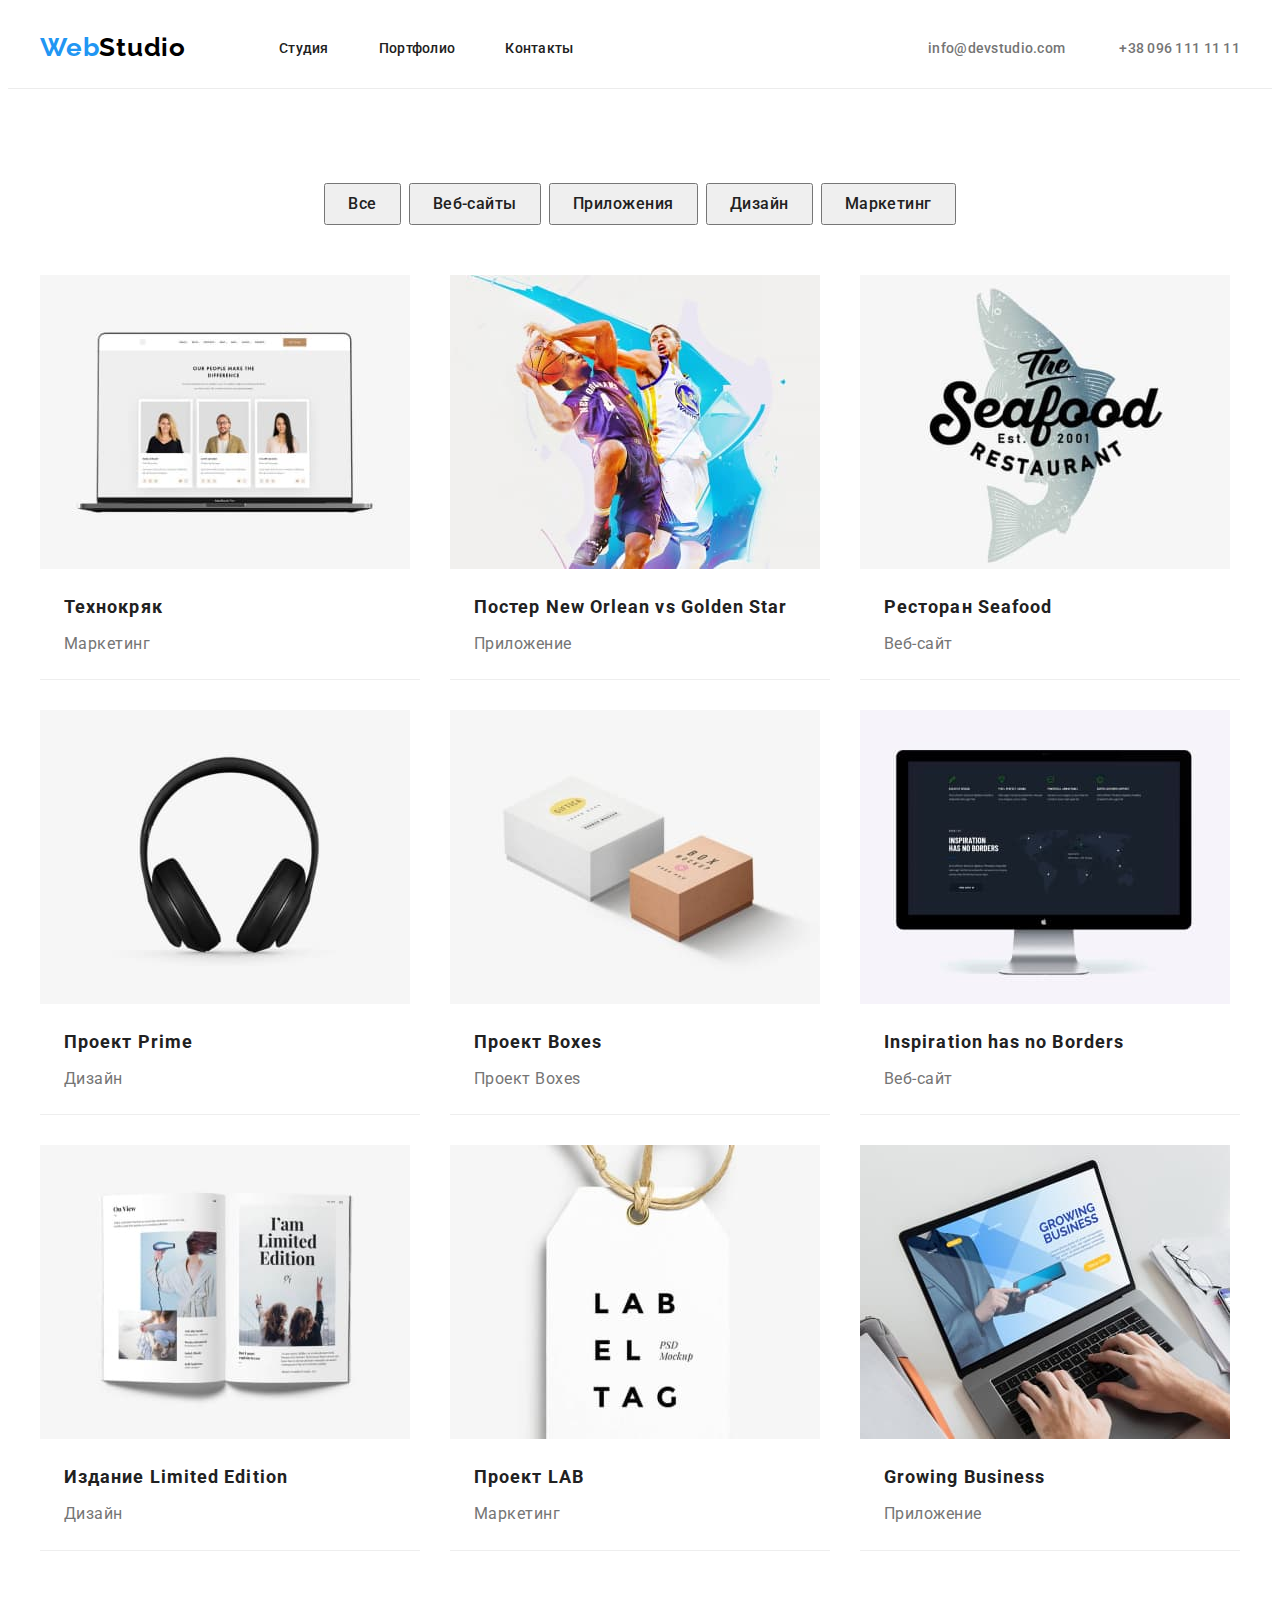
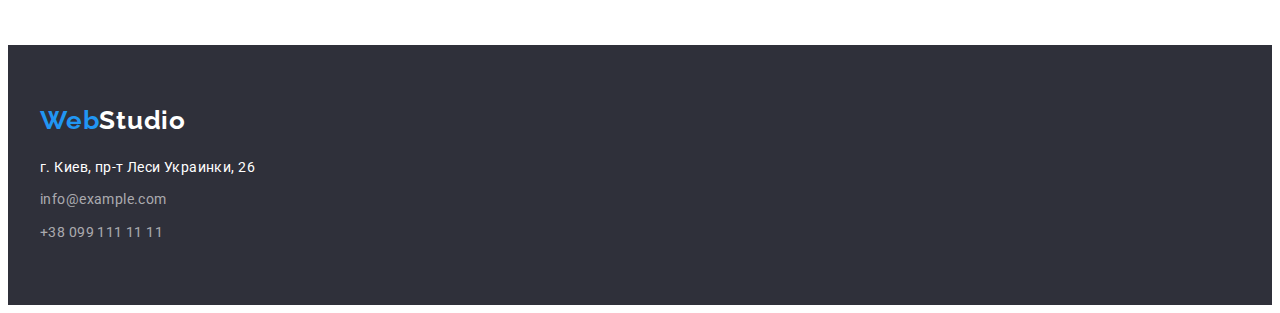
==== portfolio.html @ 27c8b392 "add files" ====
<!DOCTYPE html>
<html lang="enru">

<head>
  <meta charset="UTF-8" />
  <meta http-equiv="X-UA-Compatible" content="IE=edge" />
  <meta name="viewport" content="width=device-width, initial-scale=1.0" />
  <title>Document</title>
  <link rel="stylesheet" href="https://cdnjs.cloudflare.com/ajax/libs/modern-normalize/1.1.0/modern-normalize.min.css"
    integrity="sha512-wpPYUAdjBVSE4KJnH1VR1HeZfpl1ub8YT/NKx4PuQ5NmX2tKuGu6U/JRp5y+Y8XG2tV+wKQpNHVUX03MfMFn9Q=="
    crossorigin="anonymous" referrerpolicy="no-referrer" />
  <link href="https://fonts.googleapis.com/css2?family=Raleway:wght@700&family=Roboto:wght@400;500;700;900&display=swap"
    rel="stylesheet" />
  <link rel="stylesheet" href="./css/styles.css" />
</head>

<body>
  <!--Шапка сайта-->
  <header class="header">
    <div class="container header-conteiner">
      <nav class="header-navigation">
        <a href="/" class="header-logo logo link">
          <span class="logo-lft">Web</span><span class="logo-right">Studio</span>
        </a>
        <ul class="site-nav list">
          <li class="header-item">
            <a href="./index.html" class="header-link link">Студия</a>
          </li>
          <li class="header-item">
            <a href="./portfolio.html" class="header-link link">Портфолио</a>
          </li>
          <li class="header-item">
            <a href="" class="header-link link">Контакты</a>
          </li>
        </ul>
      </nav>
      <div class="header-connect">
        <a href="mailto:info@devstudio.com" class="header-contact header-mail link">info@devstudio.com</a>
        <a href="tell:+380961111111" class=" header-contact header-tell link">+38 096 111 11 11</a>
      </div>
    </div>
  </header>


  <!--Уникальний контент-->
  <main>
    <!--Види  робот-->
    <section class="work section">
      <div class="container ">
        <ul class="work-list list">
          <li class="button-work"><button class="work-btn" type="button">Все</button></li>
          <li class="button-work"><button class="work-btn" type="button">Веб-сайты</button></li>
          <li class="button-work"><button class="work-btn" type="button">Приложения</button></li>
          <li class="button-work"><button class="work-btn" type="button">Дизайн</button></li>
          <li class="button-work"><button class="work-btn" type="button">Маркетинг</button></li>
        </ul>

        <ul class="example-list list">
          <li class="example-item">
            <img src="./images/project1.jpg" alt="" width="370" />
            <div class="example-box">
              <h3 class="example-caption">Технокряк</h3>
              <p class="example-desk">Маркетинг</p>
            </div>
          </li>
          <li class="example-item">
            <img src="./images/project2.jpg" alt="" width="370" />
            <div class="example-box">
              <h3 class="example-caption">Постер New Orlean vs Golden Star</h3>
              <p class="example-desk">Приложение</p>
            </div>
          </li>
          <li class="example-item">
            <img src="./images/project3.jpg" alt="" width="370" />
            <div class="example-box">
              <h3 class="example-caption">Ресторан Seafood</h3>
              <p class="example-desk">Веб-сайт</p>
            </div>
          </li>
          <li class="example-item">
            <img src="./images/project4.jpg" alt="" width="370" />
            <div class="example-box">
              <h3 class="example-caption">Проект Prime</h3>
              <p class="example-desk">Дизайн</p>
            </div>
          </li>
          <li class="example-item">
            <img src="./images/project5.jpg" alt="" width="370" />
            <div class="example-box">
              <h3 class="example-caption">Проект Boxes</h3>
              <p class="example-desk">Проект Boxes</p>
            </div>
          </li>
          <li class="example-item">
            <img src="./images/project6.jpg" alt="" width="370" />
            <div class="example-box">
              <h3 class="example-caption">Inspiration has no Borders</h3>
              <p class="example-desk">Веб-сайт</p>
            </div>
          </li>
          <li class="example-item">
            <img src="./images/project7.jpg" alt="" width="370" />
            <div class="example-box">
              <h3 class="example-caption">Издание Limited Edition</h3>
              <p class="example-desk">Дизайн</p>
            </div>
          </li>
          <li class="example-item">
            <img src="./images/project8.jpg" alt="" width="370" />
            <div class="example-box">
              <h3 class="example-caption">Проект LAB</h3>
              <p class="example-desk">Маркетинг</p>
            </div>
          </li>
          <li class="example-item">
            <img src="./images/project9.jpg" alt="" width="370" />
            <div class="example-box">
              <h3 class="example-caption">Growing Business</h3>
              <p class="example-desk">Приложение</p>
            </div>
          </li>
        </ul>
      </div>
    </section>
  </main>
  <!--Футер-->
  <footer class="footer">
    <div class="container">
      <a href="/" class="logo link">
        <span class="logo-lft">Web</span><span class="logo-right-footer">Studio</span>
      </a>

      <ul class="footer-list">
        <li class="footer-item">
          <address class="footer-address">
            г. Киев, пр-т Леси Украинки, 26 </address>
        </li>
        <li class="footer-item">
          <a href="mailto:info@example.com" class="footer-mail link">info@example.com</a>
        </li>
        <li class="footer-item">
          <a href="tell:+380991111111" class="footer-tell link">+38 099 111 11 11</a>
        </li>
      </ul>
    </div>
  </footer>
</body>

</html>
---- css/styles.css ----
:root {
  --primary-text-color: #212121;
  --primary-title-color: #212121;
  --secondary-text-color: #757575;
  --accent-color: #2196f3;
  --first-logo-color: #2196f3;
  --second-logo-color: #000000;
  --secondary-white-color: #ffffff;
  --third-white-color: rgba(255, 255, 255, 0.6);
}

p,
h1,
h2,
h3,
h4,
h5,
h6 {
  margin: 0;
}

ul {
  margin: 0;
  padding: 0;
  list-style: none;
}
button {
  cursor: pointer;
}
img {
  display: block;
  max-width: 100%;
  height: auto;
}
address {
  font-style: normal;
}

.container {
  width: 1200px;
   padding-left: 15px;
  padding-right: 15px;
  
  margin: 0 auto;
  
}
.section{
  padding-bottom: 94px;
}
.header-conteiner {
  display: flex;
  align-items: center;
}
body {
  font-family: "Roboto", sans-serif;
  color: var(--primary-text-color);
  background-color: #ffffff;
}
.site-nav {
  display: flex;
}
.list {
  list-style: none;
}
.link {
  text-decoration: none;
}

/* site nav */
.header {
 
  border-bottom: 1px solid #ECECEC;
}
.header-logo {
  margin-right: 93px;
  padding-top: 24px;
  padding-bottom: 25px;
  
}
.header-item {
  margin-right: 50px;
}
.header-item:last-child {
  margin-right: 0;
}
.logo-lft {
  font-family: Raleway;
  font-style: normal;
  font-weight: 700;
  font-size: 26px;
  line-height: 1.19;
  letter-spacing: 0.03em;
  color: var(--first-logo-color);
}
.logo-right {
  font-family: Raleway;
  font-style: normal;
  font-weight: 700;
  font-size: 26px;
  line-height: 1.19;
  letter-spacing: 0.03em;
  color: var(--second-logo-color);
}

.logo-right-footer {
  font-family: Raleway;
  font-style: normal;
  font-weight: 700;
  font-size: 26px;
  line-height: 1.19;
  letter-spacing: 0.03em;
  color: var(--secondary-white-color);
}
.header-navigation {
  display: flex;
  align-items: center;
}
.header-link:focus,
.header-link:hover {
  color: var(--accent-color);
}
.header-link {
  font-weight: 500;
  font-size: 14px;
  line-height: 1.14;
  letter-spacing: 0.02em;
  color: var(--primary-text-color);
}

.header-connect {
  margin-left: auto;
}
.header-contact{
  margin-right: 50px;
}
  .header-contact:last-child {
    margin-right: 0;
  }
}
.header-mail:focus,
.header-mail:hover {
  color: var(--accent-color);
}
.header-tell:focus,
.header-tell:hover {
  color: var(--accent-color);
}
.header-mail {
  font-weight: 500;
  font-size: 14px;
  line-height: 1.14;
  letter-spacing: 0.02em;
  color: var(--secondary-text-color);
}
.header-tell {
  font-weight: 500;
  font-size: 14px;
  line-height: 1.14;
  letter-spacing: 0.02em;
  color: var(--secondary-text-color);
}
/* hero */
.hero {
  background-color: #2F303A;
  
  
}
.hero-title {
  font-weight: 900;
  font-size: 44px;
  line-height: 1.4;
  text-align: center;
  letter-spacing: 0.06em;
  text-transform: uppercase;
  color: var(--secondary-white-color);
  margin-bottom: 30px;
  width: 696px;
  margin: 0 auto;
  

}
.hero-button {
  font-weight: 700;
  font-size: 16px;
  line-height: 1.9;
  display: flex;
  align-items: center;
  text-align: center;
  letter-spacing: 0.06em;
  color: var(--secondary-white-color);
  background: var(--accent-color);
  padding-top: 10px;
  padding-bottom: 10px;
  padding-left: 32px;
  padding-right: 32px;
  margin: 0 auto;
  margin-top: 30px;
  
 Radius: 4px

 rgba(0, 0, 0, 0.25)

}
.hero-right {
  padding-top: 200px;
  padding-bottom: 200px;
  

}
/* feature */
.feature {
  display: flex;
  padding-top: 74px;
  
}

.visually-hidden {
    position: absolute;
    width: 1px;
    height: 1px;
    margin: -1px;
    border: 0;
    padding: 0;
    white-space: nowrap;
    clip-path: inset(100%);
    clip: rect(0 0 0 0);
    overflow: hidden;
}

.feature-subtitle {
  font-weight: 700;
  font-size: 14px;
  line-height: 1.14;
  letter-spacing: 0.03em;
  text-transform: uppercase;
  color: var(--primary-text-color);
}
.feature-item {
  margin-right: 30px;
}
.feature-item:last-child {
  margin-right: 30px;
}
.feature-subtitle {
  margin-bottom: 10px;
}
.feature-text {
  font-weight: normal;
  font-size: 14px;
  line-height: 1.7;
  letter-spacing: 0.03em;
  color: var(--secondary-text-color);
}

/* classes-title */
.title {
  font-weight: 700;
  font-size: 36px;
  line-height: 1.16;
  text-align: center;
  letter-spacing: 0.03em;
  color: var(--primary-title-color);
  margin-bottom: 50px;
}
.classes-title {
  
}
.classes-section {
   padding-left: 15px;
  padding-right: 15px;
}
.classes-list {
  display: flex;
}
.classes-item:not(:last-child) {
  margin-right: 30px;
}

/* command */
.command-title {

}
.command-list {
  display: flex;
  flex-wrap: wrap;
  margin-right: -30px;
  margin-bottom: -3px;
}
.command-description {
  padding-top: 30px;
  padding-bottom: 30px;
}
.command-item {
  flex-basis: calc(100% / 4 - 30px);
  margin-right: 30px;
  margin-bottom: 3px;
}
.command-subtitle {
  font-weight: 500;
  font-size: 16px;
  line-height: 1.19;
  text-align: center;
  letter-spacing: 0.03em;
  color: var(--primary-text-color);
  margin-bottom: 10px;
}
.command-desk {
  font-weight: normal;
  font-size: 16px;
  line-height: 1.19;
  text-align: center;
  letter-spacing: 0.03em;
  color: var(--secondary-text-color);
}
/* footer*/
.footer {
  padding-top: 60px;
  padding-bottom: 60px;
  background-color: #2F303A;
 
}


.footer-list {
  margin-top: 20px;
}
.footer-address {
  font-style: normal;
  font-weight: normal;
  font-size: 14px;
  line-height: 1.7;
  letter-spacing: 0.03em;
  color: var(--secondary-white-color);
}
.footer-mail {
  font-style: normal;
  font-weight: normal;
  font-size: 14px;
  line-height: 1.7;
  letter-spacing: 0.03em;
  color: var(--third-white-color);
}
.footer-tell {
  font-style: normal;
  font-weight: normal;
  font-size: 14px;
  line-height: 1.7;
  letter-spacing: 0.03em;
  color: var(--third-white-color);
}

.footer-item {
  margin-bottom: 9px;
}
.footer-item:last-child {
  margin-bottom: 0;
}


/*-------PORTFOLIO------*/

/* work */
.work {
  margin-top: 94px;
  
}


 .work-list {
   display: flex;
   justify-content: center;
   margin-bottom: 50px;

 }
   

.work-btn {
  font-family: Roboto;
  font-style: normal;
  font-weight: 500;
  font-size: 16px;
  line-height: 1.6;
  text-align: center;
  letter-spacing: 0.03em;
  color: var(--primary-text-color);
  padding-top: 6px;
  padding-bottom: 6px;
  padding-right:22px;
  padding-left: 22px;

  }
  
  .button-work {
    margin-right: 8px;
  }
  .button-work:last-child {
    margin-right: 0;
  }


.work-btn:focus,
.work-btn:hover {
  color: var(--secondary-white-color);
}
.example-list {
  display: flex;
   flex-wrap: wrap;
   margin-bottom: -30px;
  margin-right: -30px;
 
}
.example-item {
  flex-basis: calc(100% / 3 - 30px);
  margin-bottom: 30px;
  margin-right: 30px;
  border-bottom: 1px solid #EEEEEE;

  }
  .example-box {
     padding-top: 20px; 
    padding-bottom: 20px;
    margin-left: 24px;
    margin-right: 24px;

  }
.example-caption {
  font-weight: b700;
  font-size: 18px;
  line-height: 2;
  letter-spacing: 0.06em;
  color: var(--primary-text-color);
  margin-bottom: 4px;
  
}
.example-desk {
  font-weight: normal;
  font-size: 16px;
  line-height: 1.9;
  letter-spacing: 0.03em;
  color: var(--secondary-text-color);
}
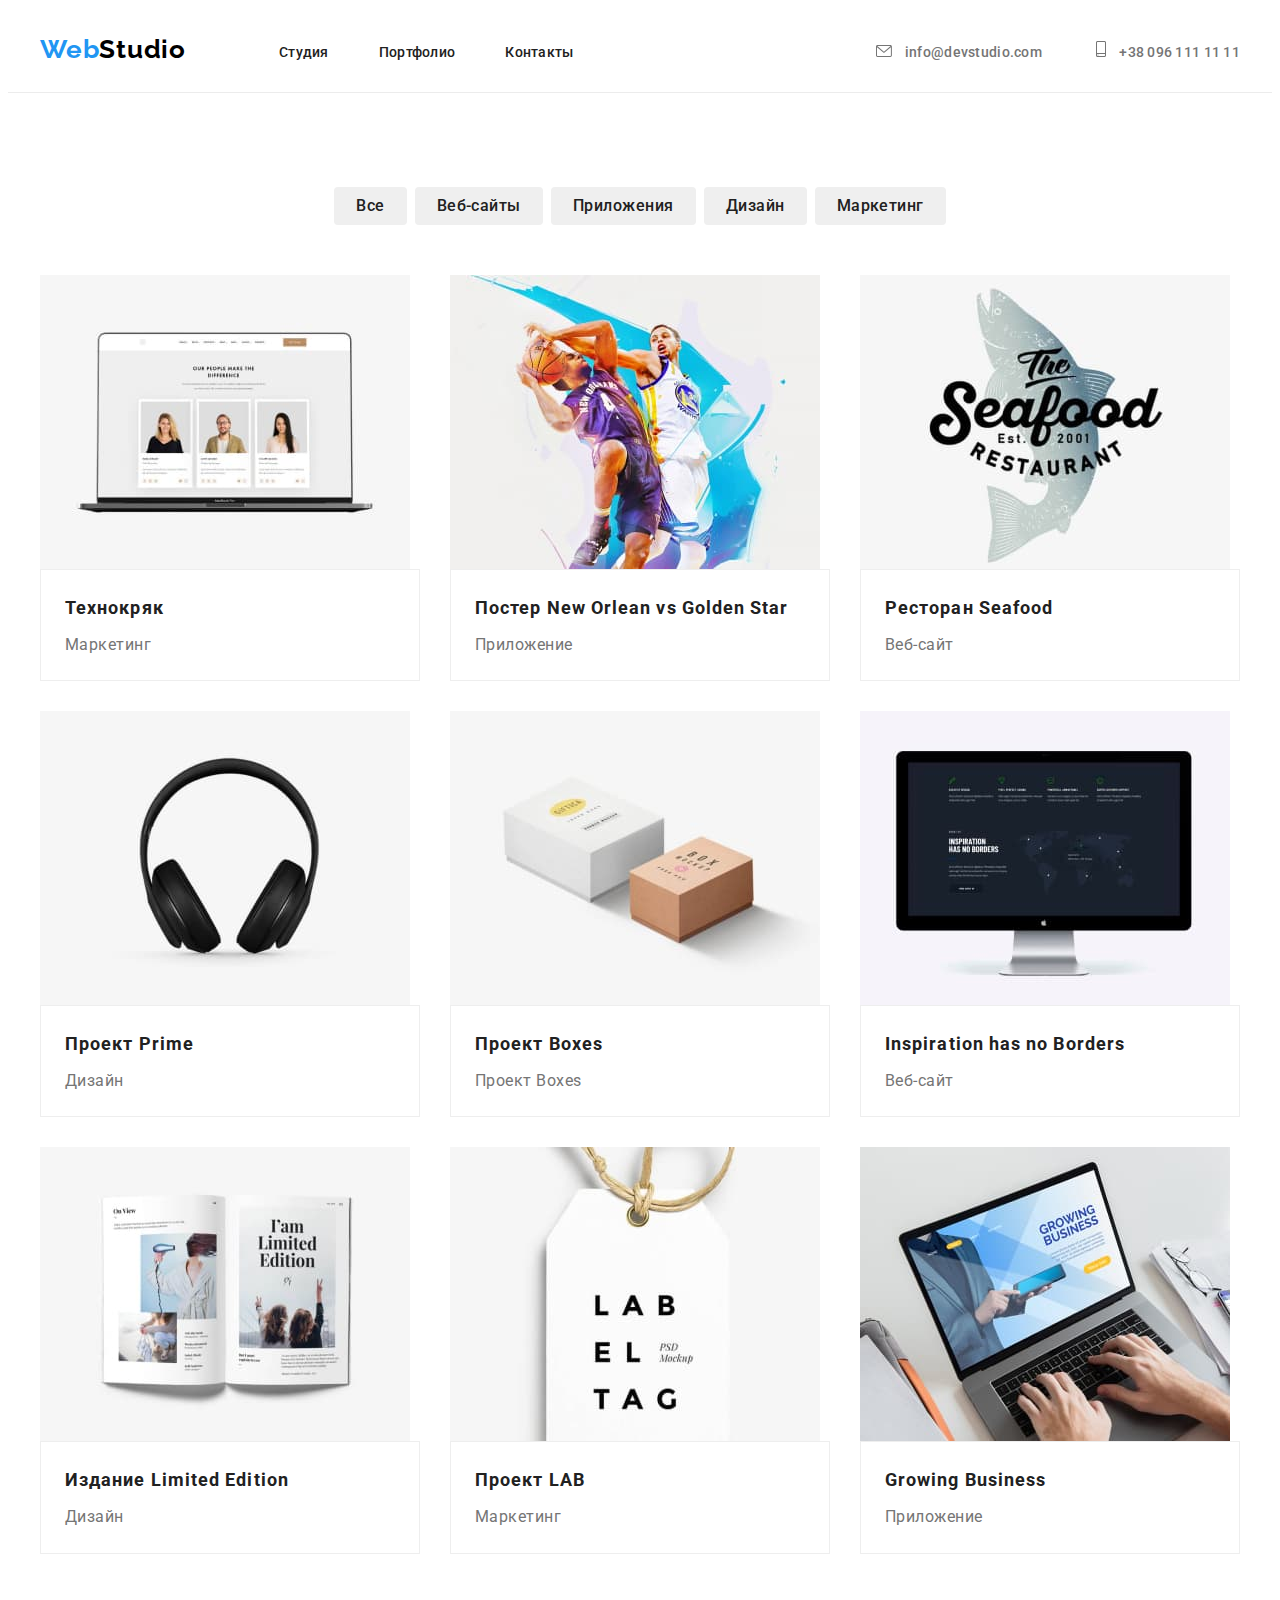
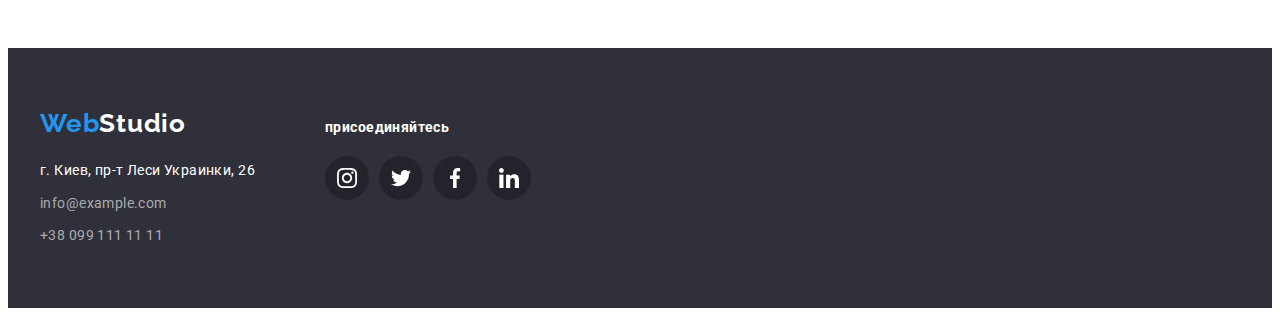
==== commit 1c48d74d: "add css" ====
--- a/portfolio.html
+++ b/portfolio.html
@@ -35,8 +35,18 @@
         </ul>
       </nav>
       <div class="header-connect">
-        <a href="mailto:info@devstudio.com" class="header-contact header-mail link">info@devstudio.com</a>
-        <a href="tell:+380961111111" class=" header-contact header-tell link">+38 096 111 11 11</a>
+        <a href="tell:+380961111111" class="header-contact header-tell link">
+          <svg class="header-social-icon" width="16" height="12">
+            <use href="./images/icons.svg#icon-envelope">
+            </use>
+          </svg>
+          info@devstudio.com</a>
+        <a href="tell:+380961111111" class="header-contact header-tell link">
+          <svg class="header-social-icon" width="10" height="16">
+            <use href="./images/icons.svg#icon-smartphone">
+            </use>
+          </svg>
+          +38 096 111 11 11</a>
       </div>
     </div>
   </header>
@@ -126,21 +136,70 @@
   <!--Футер-->
   <footer class="footer">
     <div class="container">
-      <a href="/" class="logo link">
-        <span class="logo-lft">Web</span><span class="logo-right-footer">Studio</span>
-      </a>
-
-      <ul class="footer-list">
-        <li class="footer-item">
-          <address class="footer-address">
-            г. Киев, пр-т Леси Украинки, 26 </address>
+      <ul class="footer-container-list">
+        <li class="footer-list-address">
+          <a href="/" class="logo link">
+            <span class="logo-lft">Web</span><span class="logo-right-footer">Studio</span>
+          </a>
+
+          <ul class="footer-list">
+            <li class="footer-item">
+              <address class="footer-address">
+                г. Киев, пр-т Леси Украинки, 26 </address>
+            </li>
+            <li class="footer-item">
+              <a href="mailto:info@example.com" class="footer-mail link">info@example.com</a>
+            </li>
+            <li class="footer-item">
+              <a href="tell:+380991111111" class="footer-tell link">+38 099 111 11 11</a>
+            </li>
         </li>
-        <li class="footer-item">
-          <a href="mailto:info@example.com" class="footer-mail link">info@example.com</a>
-        </li>
-        <li class="footer-item">
-          <a href="tell:+380991111111" class="footer-tell link">+38 099 111 11 11</a>
-        </li>
+      </ul>
+
+      </li>
+      <li class="footer-list-social">
+        <h3 class="footer-social-subtitle">
+          присоединяйтесь
+        </h3>
+        <ul class="footer-social-list list">
+          <li class="footer-social-item">
+            <a href="" class="footer-social-link">
+              <svg class="footer-social-icon" width="20" height="20">
+                <use href="./images/icons.svg#icon-instagram-2">
+
+                </use>
+              </svg>
+            </a>
+          </li>
+          <li class="footer-social-item">
+            <a href="" class="footer-social-link">
+              <svg class="footer-social-icon" width="20" height="20">
+                <use href="./images/icons.svg#icon-twitter-1">
+
+                </use>
+              </svg>
+            </a>
+          </li>
+          <li class=" footer-social-item">
+            <a href="" class="footer-social-link">
+              <svg class="footer-social-icon" width="20" height="20">
+                <use href="./images/icons.svg#icon-facebook-1">
+
+                </use>
+              </svg>
+            </a>
+          </li>
+          <li class="footer-social-item">
+            <a href="" class="footer-social-link">
+              <svg class="footer-social-icon" width="20" height="20">
+                <use href="./images/icons.svg#icon-linkedin-1">
+
+                </use>
+              </svg>
+            </a>
+          </li>
+        </ul>
+      </li>
       </ul>
     </div>
   </footer>
--- a/css/styles.css
+++ b/css/styles.css
@@ -126,9 +126,15 @@
   letter-spacing: 0.02em;
   color: var(--primary-text-color);
 }
+.site-nav {
+  padding-top: 33px;
+  padding-bottom: 31px;
+}
 
 .header-connect {
   margin-left: auto;
+  padding-top: 33px;
+  padding-bottom: 31px;
 }
 .header-contact{
   margin-right: 50px;
@@ -159,10 +165,24 @@
   letter-spacing: 0.02em;
   color: var(--secondary-text-color);
 }
+.header-social-icon {
+  margin-right: 10px;
+  fill: currentColor;
+}
 /* hero */
 .hero {
   background-color: #2F303A;
-  
+  background-image: linear-gradient(
+    rgba(47, 48, 58, 0.4),
+    rgba(47, 48, 58, 0.4)
+  ),
+  url(../images/hero\ img.jpg);
+  background-repeat: no-repeat;
+  background-position: center;
+  background-size: cover;
+  flex-grow: 1;
+
+
   
 }
 .hero-title {
@@ -178,6 +198,7 @@
   margin: 0 auto;
   
 
+
 }
 .hero-button {
   font-weight: 700;
@@ -209,7 +230,7 @@
 }
 /* feature */
 .feature {
-  display: flex;
+  
   padding-top: 74px;
   
 }
@@ -226,14 +247,36 @@
     clip: rect(0 0 0 0);
     overflow: hidden;
 }
+.feature-link {
+  display: flex;
+  justify-content: center;
+  padding-top: 25px;
+  padding-bottom: 25px;
+}
+.feature-icon {
+ 
+}
+.feature-container {
+  width: 270px;
+  height: 120px;
+  background-color: #F5F4FA;
+  border-radius: 4px;
+  margin-bottom: 30px;
+}
 
 .feature-subtitle {
-  font-weight: 700;
-  font-size: 14px;
-  line-height: 1.14;
-  letter-spacing: 0.03em;
-  text-transform: uppercase;
-  color: var(--primary-text-color);
+font-family: Roboto;
+font-size: 14px;
+font-style: normal;
+font-weight: 700;
+line-height: 1.14;
+letter-spacing: 0.03em;
+text-align: left;
+color: var(--primary-title-color);
+  
+}
+.feature-list{
+   display: flex;
 }
 .feature-item {
   margin-right: 30px;
@@ -277,6 +320,11 @@
 }
 
 /* command */
+.command {
+  padding-top: 94px;
+  background-color: #F5F4FA;
+  box-shadow: 0px, 4px rgba(0, 0, 0, 0.25);
+}
 .command-title {
 
 }
@@ -311,18 +359,89 @@
   text-align: center;
   letter-spacing: 0.03em;
   color: var(--secondary-text-color);
-}
+  margin-bottom: 16px;
+}
+.command-social-list {
+  display: flex;
+  justify-content: center;
+}
+.command-social-item {
+width: 44px;
+height: 44px;
+}
+.command-social-item + .command-social-item {
+margin-left: 10px;
+}
+.command-social-link {
+  width: 100%;
+  height: 100%;
+  display: flex;
+  align-items: center;
+  justify-content: center;
+  border-radius: 50%;
+  color: #AFB1B8;
+ 
+  
+}
+.command-social-icon {
+  fill: currentColor;
+}
+
+.command-social-link:hover,
+.command-social-link:focus {
+  background-color:var(--accent-color);
+  color: #ffffff;
+  
+}
+
+/* clients*/
+.clients-container {
+  padding-top: 94px;
+}
+.clients-list {
+  display: flex;
+  justify-content: center;
+}
+.clients-item:not(last-child) {
+  margin-right: 30px;
+}
+.clients-item {
+  width: 170px;
+  height: 92px;
+  border: 1px solid #AFB1B8;
+  border-radius: 4px;
+}
+.clients-link {
+  width: 100%;
+  height: 100%;
+  display: flex;
+  align-items: center;
+  justify-content: center;
+  color: #AFB1B8;
+}
+.clients-link:hover,
+.clients-link:focus {
+color: var(--accent-color);
+border: 1px solid var(--accent-color);
+}
+.clients-icon {
+  fill: currentColor;
+}
+
 /* footer*/
 .footer {
-  padding-top: 60px;
-  padding-bottom: 60px;
+  
   background-color: #2F303A;
- 
-}
-
+  
+
+}
+.footer-container-list {
+  display: flex;
+}
 
 .footer-list {
   margin-top: 20px;
+  
 }
 .footer-address {
   font-style: normal;
@@ -355,13 +474,66 @@
 .footer-item:last-child {
   margin-bottom: 0;
 }
-
+.footer-social-subtitle {
+font-size: 14px;
+font-style: normal;
+font-weight: 700;
+line-height: 1.14;
+letter-spacing: 0.03em;
+text-align: left;
+color: var(--secondary-white-color);
+margin-bottom: 20px;
+
+}
+.footer-list-address {
+padding-top: 60px;
+ padding-bottom: 60px;
+  }
+.footer-list-social {
+  padding-top: 72px;
+  padding-bottom: 100px;
+  margin-left: 70px;
+}
+.footer-social-list {
+  display: flex;
+  justify-content: center;
+}
+.footer-social-item {
+width: 44px;
+height: 44px;
+}
+.footer-social-item + .footer-social-item {
+margin-left: 10px;
+}
+.footer-social-link {
+  width: 100%;
+  height: 100%;
+  display: flex;
+  align-items: center;
+  justify-content: center;
+  border-radius: 50%;
+  color: #ffffff;
+  background-color: 
+  rgba(0, 0, 0, 0.25);
+ 
+  
+}
+.footer-social-icon {
+  fill: currentColor;
+}
+
+.footer-social-link:hover,
+.footer-social-link:focus {
+  background-color:var(--accent-color);
+  color: #ffffff;
+  
+}
 
 /*-------PORTFOLIO------*/
 
 /* work */
 .work {
-  margin-top: 94px;
+  padding-top: 94px;
   
 }
 
@@ -387,21 +559,35 @@
   padding-bottom: 6px;
   padding-right:22px;
   padding-left: 22px;
-
-  }
-  
+  Border: none;
+  border-radius: 4px;
+  }
   .button-work {
-    margin-right: 8px;
-  }
+   margin-right: 8px;
+   border-radius: 4px;
+   
+  }
+  .button-work:focus,
+  .button-work:hover {
+    
+   box-shadow: 0px 1px 1px rgba(0, 0, 0, 0.12), 0px 4px 4px rgba(0, 0, 0, 0.06),
+    1px 4px 6px rgba(0, 0, 0, 0.16);
+    color: var(--secondary-color);
+  
+  }
+  .work-btn:focus,
+  .work-btn:hover {
+    color: var(--secondary-white-color);
+    background-color: var(--accent-color);
+    
+  }
+  
+  
   .button-work:last-child {
     margin-right: 0;
   }
-
-
-.work-btn:focus,
-.work-btn:hover {
-  color: var(--secondary-white-color);
-}
+    
+
 .example-list {
   display: flex;
    flex-wrap: wrap;
@@ -413,15 +599,18 @@
   flex-basis: calc(100% / 3 - 30px);
   margin-bottom: 30px;
   margin-right: 30px;
-  border-bottom: 1px solid #EEEEEE;
-
+  }
+  .example-item:hover,
+  .example-item:focus {
+  box-shadow: 0px 1px 1px rgba(0, 0, 0, 0.12), 0px 4px 4px rgba(0, 0, 0, 0.06),
+    1px 4px 6px rgba(0, 0, 0, 0.16);   
   }
   .example-box {
      padding-top: 20px; 
     padding-bottom: 20px;
-    margin-left: 24px;
-    margin-right: 24px;
-
+    padding-left: 24px;
+    padding-right: 24px;
+    border: 1px solid #EEEEEE;
   }
 .example-caption {
   font-weight: b700;
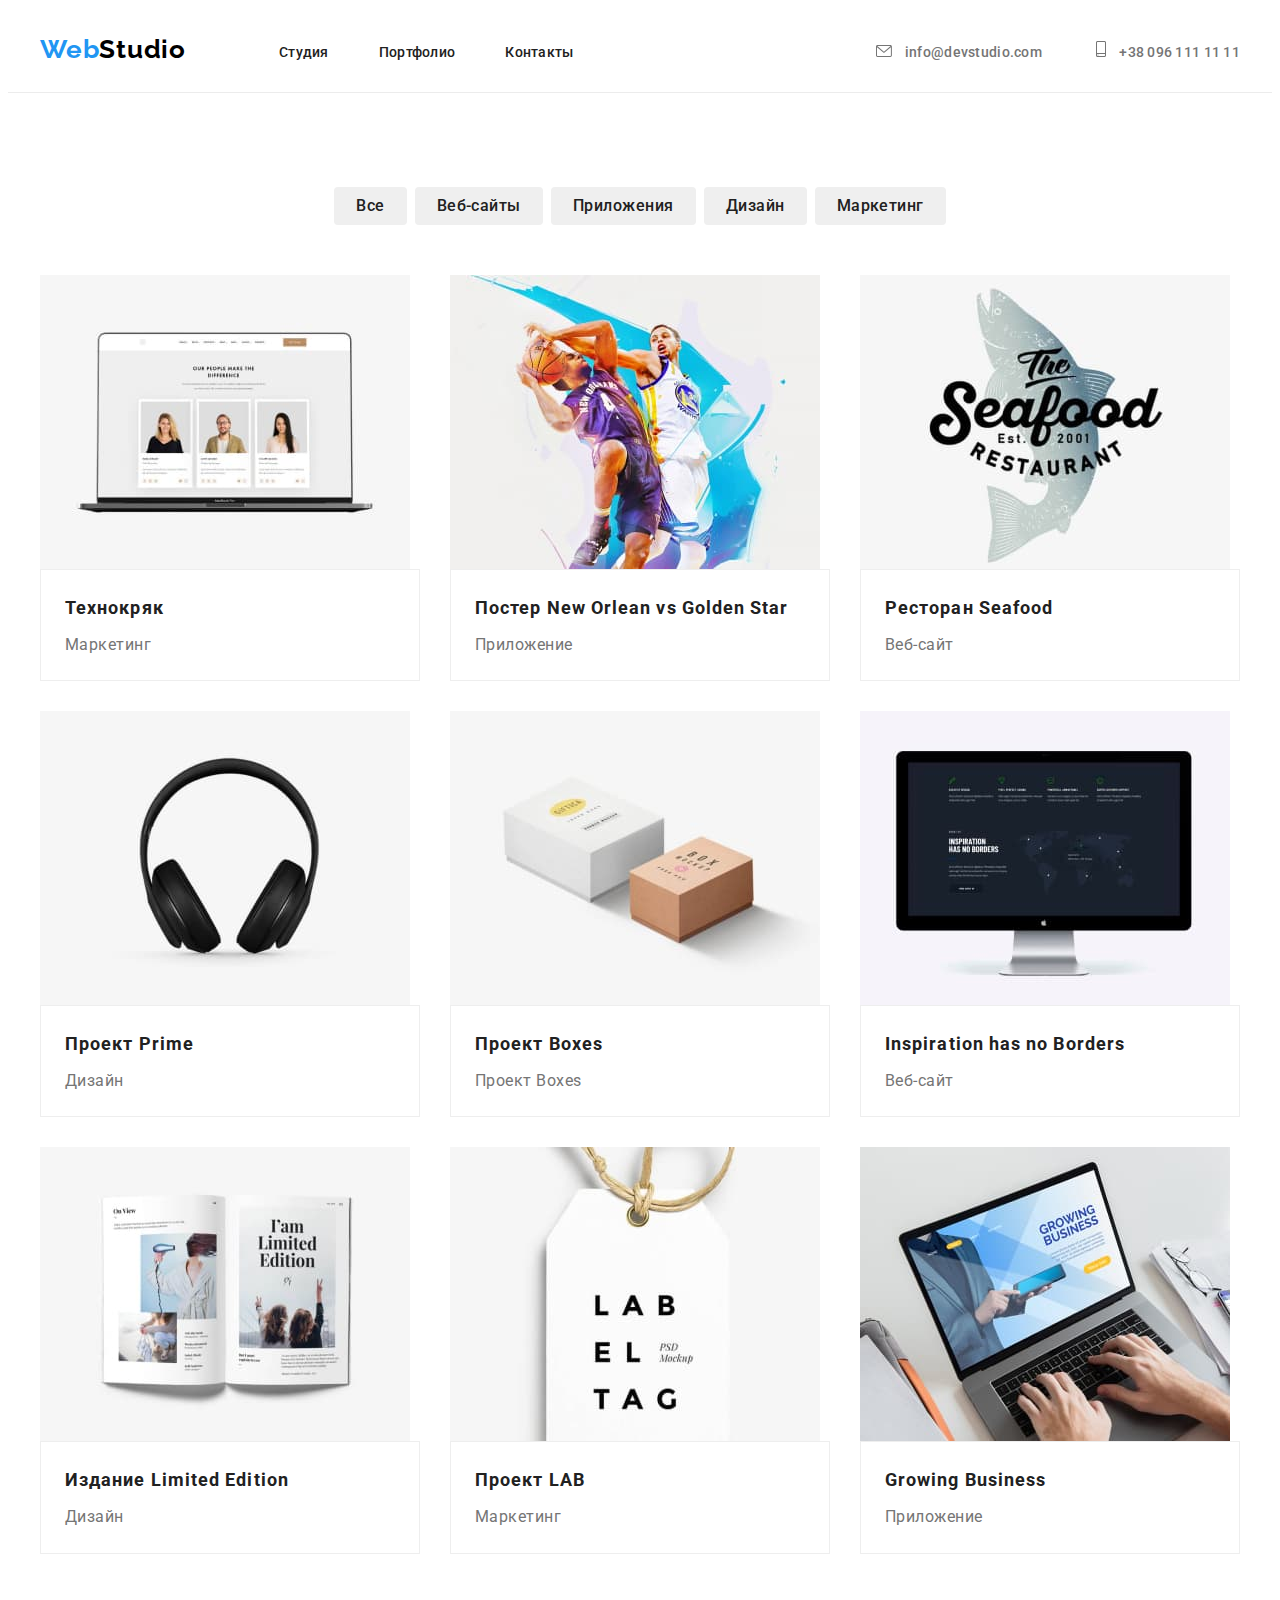
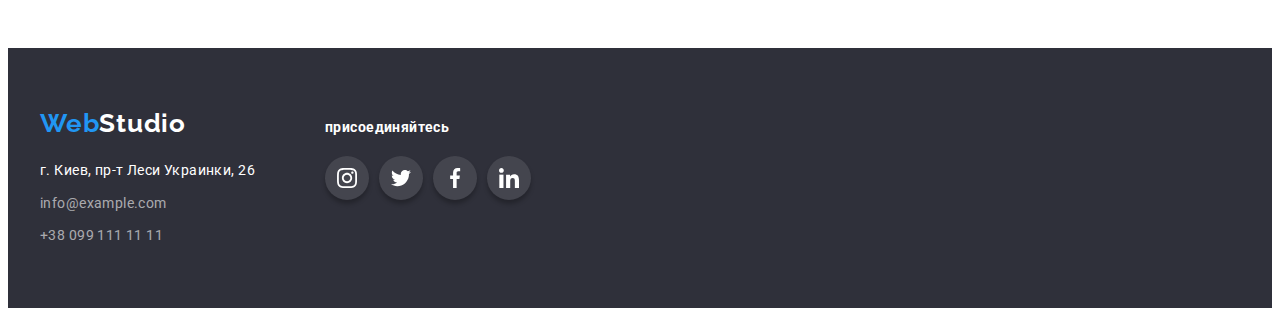
==== commit f9fdc886: "add css" ====
--- a/portfolio.html
+++ b/portfolio.html
@@ -37,7 +37,7 @@
       <div class="header-connect">
         <a href="tell:+380961111111" class="header-contact header-tell link">
           <svg class="header-social-icon" width="16" height="12">
-            <use href="./images/icons.svg#icon-envelope">
+            <use href="./images/icons.svg#icon-envelope-hover">
             </use>
           </svg>
           info@devstudio.com</a>
--- a/css/styles.css
+++ b/css/styles.css
@@ -263,7 +263,28 @@
   border-radius: 4px;
   margin-bottom: 30px;
 }
-
+.feature-icon {
+  width: 270px;
+  height: 120px;
+  background-color: #F5F4FA;
+  margin-bottom: 30px;
+  background-size: 70px 70px;
+  background-repeat: no-repeat;
+  background-position: center;
+}
+.icon-antena {
+background-image: url("../images/antenna\ 1.svg");
+
+}
+.icon-clock {
+background-image: url("../images/clock\ 1.svg");
+}
+.icon-diagram {
+  background-image: url("../images/diagram\ 1.svg");
+}
+.icon-astronavt {
+  background-image: url("../images/astronaut\ 1.svg");
+}
 .feature-subtitle {
 font-family: Roboto;
 font-size: 14px;
@@ -273,6 +294,7 @@
 letter-spacing: 0.03em;
 text-align: left;
 color: var(--primary-title-color);
+
   
 }
 .feature-list{
@@ -342,6 +364,9 @@
   flex-basis: calc(100% / 4 - 30px);
   margin-right: 30px;
   margin-bottom: 3px;
+  background-color: var(--secondary-white-color);
+  box-shadow:  0px 2px 1px rgba(0, 0, 0, 0.2), 0px 1px 1px rgba(0, 0, 0, 0.14),
+0px 1px 3px rgba(0, 0, 0, 0.12);
 }
 .command-subtitle {
   font-weight: 500;
@@ -426,6 +451,8 @@
 }
 .clients-icon {
   fill: currentColor;
+  width: 106px;
+  height: 60px;
 }
 
 /* footer*/
@@ -513,8 +540,8 @@
   justify-content: center;
   border-radius: 50%;
   color: #ffffff;
-  background-color: 
-  rgba(0, 0, 0, 0.25);
+  background-color: rgba(255, 255, 255, 0.1);
+  box-shadow: 0px 4px 4px rgba(0, 0, 0, 0.25);
  
   
 }
